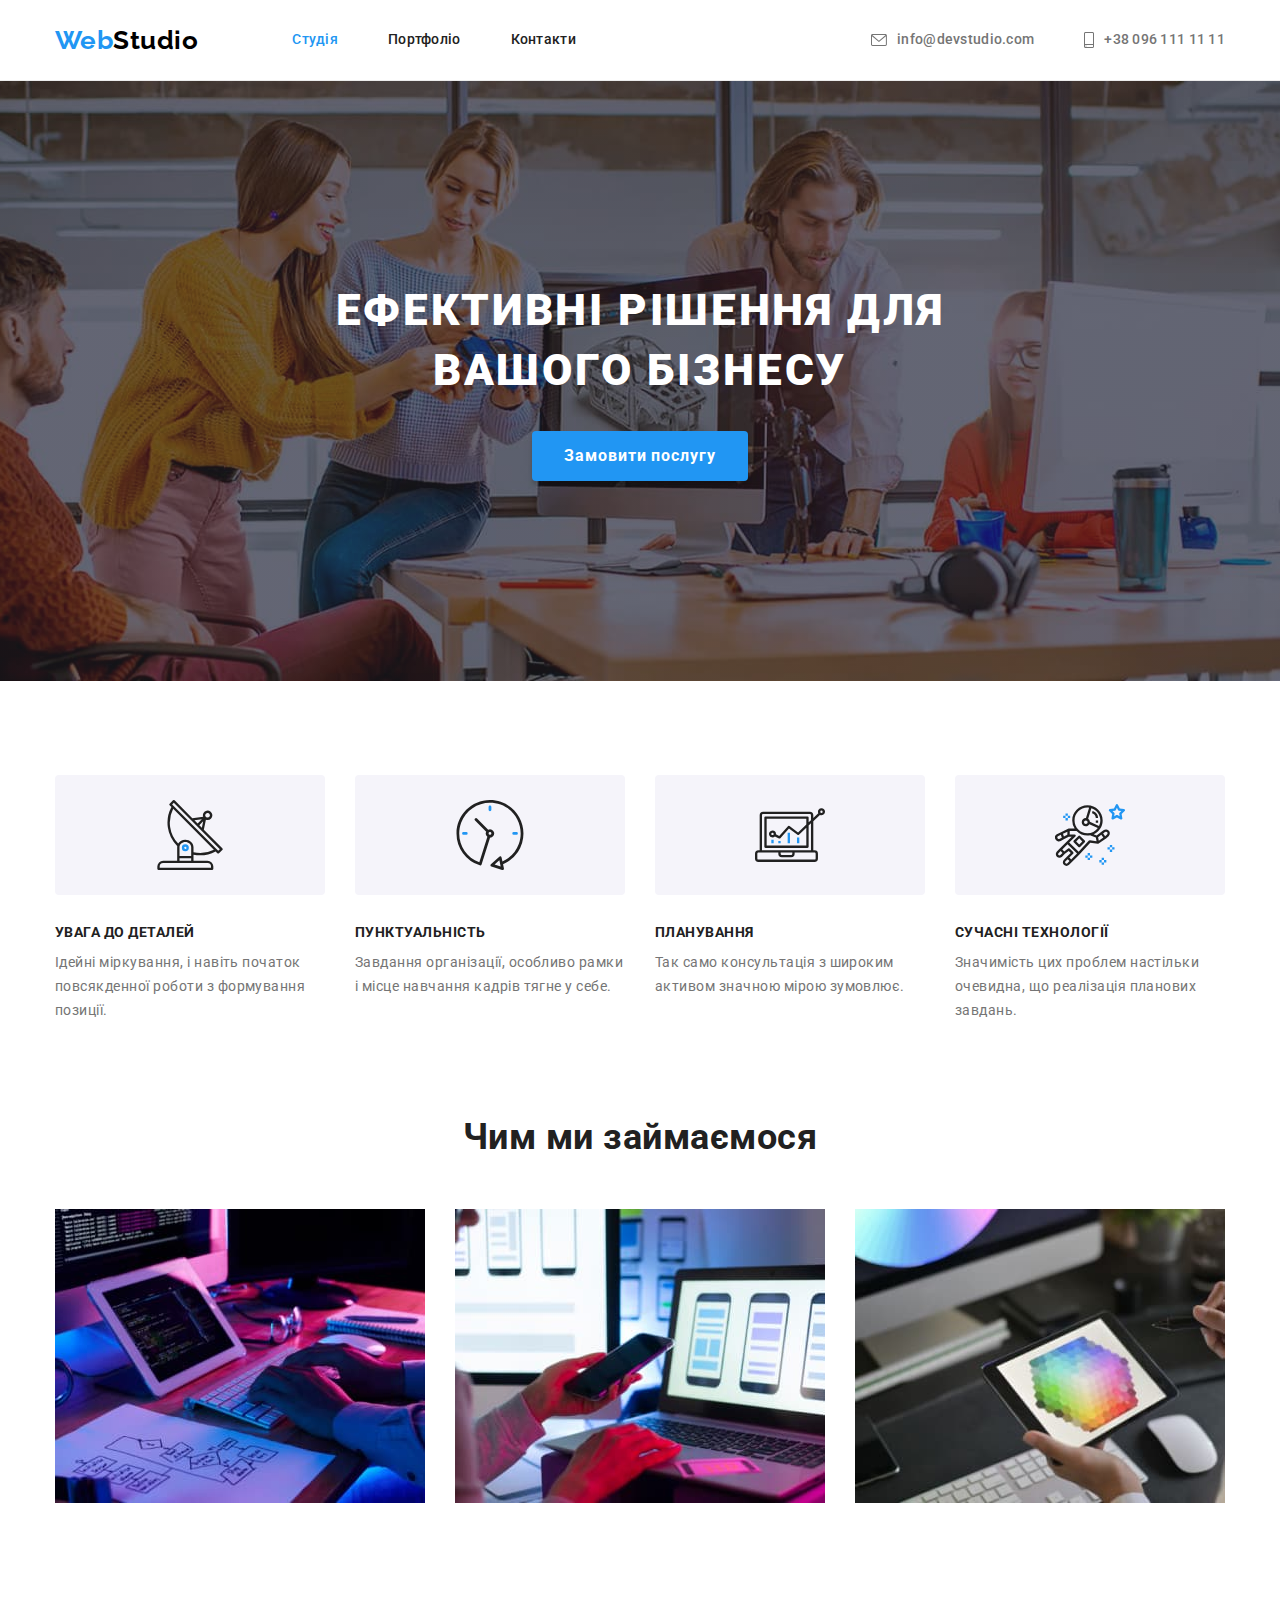
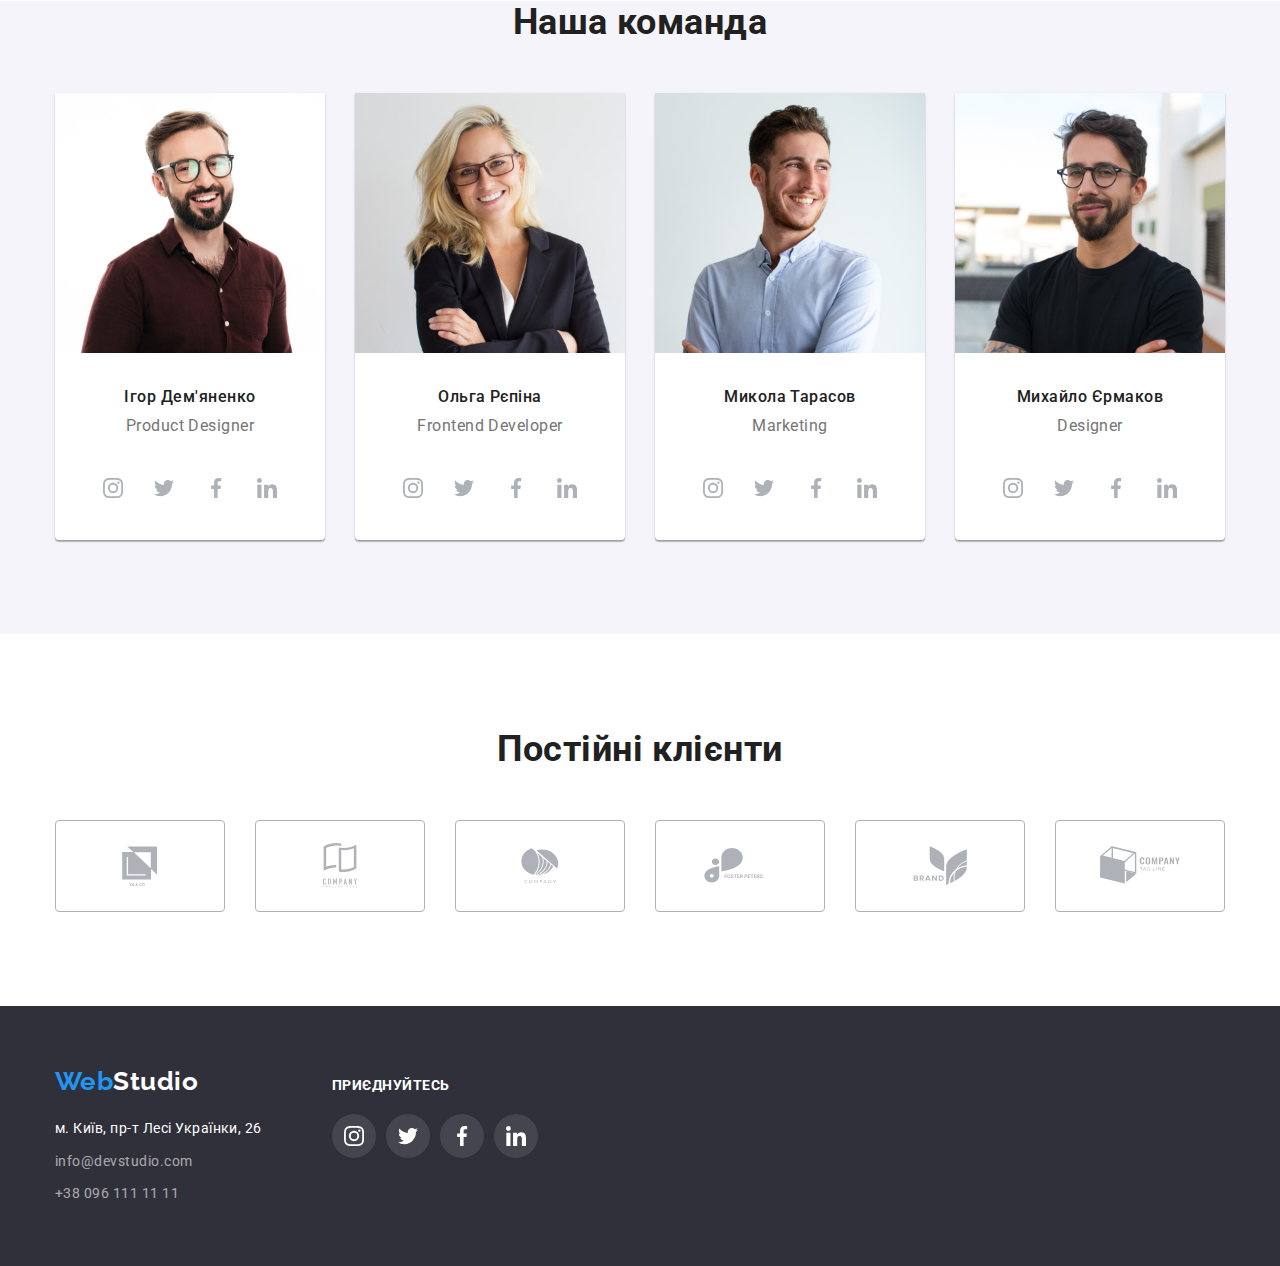
==== index.html @ 2c6e6bc4 "Initial commit" ====
<!DOCTYPE html>
<html lang="uk">

<head>
  <meta charset="UTF-8" />
  <meta http-equiv="X-UA-Compatible" content="IE=edge" />
  <meta name="viewport" content="width=device-width, initial-scale=1.0" />
  <title>WebStudio</title>
  <link rel="stylesheet"
    href="https://cdnjs.cloudflare.com/ajax/libs/modern-normalize/1.1.0/modern-normalize.min.css" />
  <link rel="preconnect" href="https://fonts.googleapis.com" />
  <link rel="preconnect" href="https://fonts.gstatic.com" crossorigin />
  <link href="https://fonts.googleapis.com/css2?family=Raleway:wght@700&family=Roboto:wght@400;500;700;900&display=swap"
    rel="stylesheet" />
  <link rel="stylesheet" href="https://cdnjs.cloudflare.com/ajax/libs/modern-normalize/1.1.0/modern-normalize.css" />
  <link rel="stylesheet" href="./css/styles.css" />
</head>

<body>
  <header class="header">
    <div class="container">
      <div class="header_thumb">
        <a href="www.webstudio.com" class="logo"><span class="logo-web">Web</span>Studio</a>
        <nav class="site-nav">
          <ul class="site-nav_list">
            <li class="site-nav_item">
              <a href="./index.html" class="site-nav_link current">Студія</a>
            </li>
            <li class="site-nav_item">
              <a href="./portfolio.html" class="site-nav_link">Портфоліо</a>
            </li>
            <li class="site-nav_item">
              <a href="#" class="site-nav_link">Контакти</a>
            </li>
          </ul>
        </nav>
        <ul class="contacts-nav">
          <li class="contacts-nav_item">
            <a href="mailto:info@devstudio.com" class="site-nav contact"><svg class="contacts-icon" width="16"
                height="12">
                <use href="./images/icons.svg#icon-envelope"></use>
              </svg>info@devstudio.com
            </a>
          </li>
          <li class="contacts-nav_item">
            <a href="tel:+380961111111" class="site-nav contact"><svg class="contacts-icon" width="10" height="16">
                <use href="./images/icons.svg#icon-smartphone"></use>
              </svg>+38 096 111 11 11</a>
          </li>
        </ul>
      </div>
    </div>
  </header>
  <main>
    <section class="hero hero-bg">
      <h1 class="hero-title">
        Ефективні рішення для<br />
        вашого бізнесу
      </h1>
      <button type="button" class="button primary order-button">
        Замовити послугу
      </button>
    </section>
    <section class="features section">
      <div class="container">
        <ul class="features-list">
          <li class="features-item">
            <div class="feature-label">
              <svg class="feature-icon" width="70" height="70">
                <use href="./images/icons.svg#icon-antenna"></use>
              </svg>
            </div>
            <h3 class="features-title">Увага до деталей</h3>
            <p class="features-article">
              Ідейні міркування, і навіть початок повсякденної роботи з
              формування позиції.
            </p>
          </li>
          <li class="features-item">
            <div class="feature-label">
              <svg class="feature-icon" width="70" height="70">
                <use href="./images/icons.svg#icon-clock"></use>
              </svg>
            </div>
            <h3 class="features-title">Пунктуальність</h3>
            <p class="features-article">
              Завдання організації, особливо рамки і місце навчання кадрів
              тягне у себе.
            </p>
          </li>
          <li class="features-item">
            <div class="feature-label">
              <svg class="feature-icon" width="70" height="70">
                <use href="./images/icons.svg#icon-diagram"></use>
              </svg>
            </div>
            <h3 class="features-title">Планування</h3>
            <p class="features-article">
              Так само консультація з широким активом значною мірою зумовлює.
            </p>
          </li>
          <li class="features-item">
            <div class="feature-label">
              <svg class="feature-icon" width="70" height="70">
                <use href="./images/icons.svg#icon-astronaut"></use>
              </svg>
            </div>
            <h3 class="features-title">Сучасні технології</h3>
            <p class="features-article">
              Значимість цих проблем настільки очевидна, що реалізація
              планових завдань.
            </p>
          </li>
        </ul>
      </div>
    </section>
    <section class="work section">
      <div class="container">
        <h2 class="center-title">Чим ми займаємося</h2>
        <ul class="work-list">
          <li class="work-list_item">
            <img src="./images/typing.jpg" width="370" alt="man is coding and looking at block diagram" />
          </li>
          <li class="work-list_item">
            <img src="./images/phone.jpg" width="370"
              alt="phone in hand and laptop with phone's design on it's screen" />
          </li>
          <li class="work-list_item">
            <img src="./images/tablet.jpg" width="370" alt="someone is choosing color on the tablet" />
          </li>
        </ul>
      </div>
    </section>
    <section class="team section">
      <div class="container">
        <h2 class="center-title">Наша команда</h2>
        <ul class="team-list">
          <li class="team-item">
            <img class="team-item_img" src="./images/demyanenko.jpg" width="270" alt="Igor Demyanenko" />
            <h3 class="members-name">Ігор Дем'яненко</h3>
            <p class="members-position">Product Designer</p>
            <ul class="social">
              <li class="social-items">
                <a class="social-link" href=""><svg class="social-icon" width="170" height="92">
                    <use href="./images/icons.svg#icon-instagram"></use>
                  </svg></a>
              </li>
              <li class="social-items">
                <a class="social-link" href=""><svg class="social-icon" width="170" height="92">
                    <use href="./images/icons.svg#icon-twitter"></use>
                  </svg></a>
              </li>
              <li class="social-items">
                <a class="social-link" href=""><svg class="social-icon" width="170" height="92">
                    <use href="./images/icons.svg#icon-facebook"></use>
                  </svg></a>
              </li>
              <li class="social-items">
                <a class="social-link" href=""><svg class="social-icon" width="170" height="92">
                    <use href="./images/icons.svg#icon-linkedin"></use>
                  </svg></a>
              </li>
            </ul>
          </li>
          <li class="team-item">
            <img class="team-item_img" src="./images/repina.jpg" width="270" alt="Olga Repina" />
            <h3 class="members-name">Ольга Рєпіна</h3>
            <p class="members-position">Frontend Developer</p>
            <ul class="social">
              <li class="social-items">
                <a class="social-link" href="#"><svg class="social-icon" width="170" height="92">
                    <use href="./images/icons.svg#icon-instagram"></use>
                  </svg></a>
              </li>
              <li class="social-items">
                <a class="social-link" href="#"><svg class="social-icon" width="170" height="92">
                    <use href="./images/icons.svg#icon-twitter"></use>
                  </svg></a>
              </li>
              <li class="social-items">
                <a class="social-link" href="#"><svg class="social-icon" width="170" height="92">
                    <use href="./images/icons.svg#icon-facebook"></use>
                  </svg></a>
              </li>
              <li class="social-items">
                <a class="social-link" href="#"><svg class="social-icon" width="170" height="92">
                    <use href="./images/icons.svg#icon-linkedin"></use>
                  </svg></a>
              </li>
            </ul>
          </li>
          <li class="team-item">
            <img class="team-item_img" src="./images/tarasov.jpg" width="270" alt="Mykola Tarasov" />
            <h3 class="members-name">Микола Тарасов</h3>
            <p class="members-position">Marketing</p>
            <ul class="social">
              <li class="social-items">
                <a class="social-link" href="#"><svg class="social-icon" width="170" height="92">
                    <use href="./images/icons.svg#icon-instagram"></use>
                  </svg></a>
              </li>
              <li class="social-items">
                <a class="social-link" href="#"><svg class="social-icon" width="170" height="92">
                    <use href="./images/icons.svg#icon-twitter"></use>
                  </svg></a>
              </li>
              <li class="social-items">
                <a class="social-link" href="#"><svg class="social-icon" width="170" height="92">
                    <use href="./images/icons.svg#icon-facebook"></use>
                  </svg></a>
              </li>
              <li class="social-items">
                <a class="social-link" href="#"><svg class="social-icon" width="170" height="92">
                    <use href="./images/icons.svg#icon-linkedin"></use>
                  </svg></a>
              </li>
            </ul>
          </li>

          <li class="team-item">
            <img class="team-item_img" src="./images/ermakov.jpg" width="270" alt="Myhailo Ermakov" />
            <h3 class="members-name">Михайло Єрмаков</h3>
            <p class="members-position">Designer</p>
            <ul class="social">
              <li class="social-items">
                <a class="social-link" href="#"><svg class="social-icon" width="170" height="92">
                    <use href="./images/icons.svg#icon-instagram"></use>
                  </svg></a>
              </li>
              <li class="social-items">
                <a class="social-link" href="#"><svg class="social-icon" width="170" height="92">
                    <use href="./images/icons.svg#icon-twitter"></use>
                  </svg></a>
              </li>
              <li class="social-items">
                <a class="social-link" href="#"><svg class="social-icon" width="170" height="92">
                    <use href="./images/icons.svg#icon-facebook"></use>
                  </svg></a>
              </li>
              <li class="social-items">
                <a class="social-link" href="#"><svg class="social-icon" width="170" height="92">
                    <use href="./images/icons.svg#icon-linkedin"></use>
                  </svg></a>
              </li>
            </ul>
          </li>
        </ul>
      </div>
    </section>
    <section class="section">
      <div class="container">
        <h2 class="center-title">Постійні клієнти</h2>
        <ul class="clients-list">
          <li>
            <a class="clients-link" href="#"><svg class="clients-icon" width="170" height="92">
                <use href="./images/icons.svg#icon-yaco"></use>
              </svg>
            </a>
          </li>
          <li>
            <a class="clients-link" href="#"><svg class="clients-icon" width="170" height="92">
                <use href="./images/icons.svg#icon-cotagline"></use>
              </svg>
            </a>
          </li>
          <li>
            <a class="clients-link" href="#"><svg class="clients-icon" width="170" height="92">
                <use href="./images/icons.svg#icon-company"></use>
              </svg>
            </a>
          </li>
          <li>
            <a class="clients-link" href="#"><svg class="clients-icon" width="170" height="92">
                <use href="./images/icons.svg#icon-foster"></use>
              </svg>
            </a>
          </li>
          <li>
            <a class="clients-link" href="#"><svg class="clients-icon" width="170" height="92">
                <use href="./images/icons.svg#icon-brand"></use>
              </svg>
            </a>
          </li>
          <li>
            <a class="clients-link" href="#"><svg class="clients-icon" width="170" height="92">
                <use href="./images/icons.svg#icon-tagline"></use>
              </svg>
            </a>
          </li>
        </ul>
      </div>
    </section>
  </main>
  <footer class="footer">
    <div class="container footer-container">
      <div class="footer-thumb">
        <a class="footer-logo logo" href="www.webstudio.com"><span class="logo-web">Web</span>Studio</a>
        <address class="address">
          м. Київ, пр-т Лесі Українки, 26
          <a href="mailto:info@devstudio.com" class="contact-footer">info@devstudio.com</a>
          <a href="tel:+380961111111" class="contact-footer">+38 096 111 11 11</a>
        </address>
      </div>
      <div class="join">
        <h3 class="join-title features-title">приєднуйтесь</h3>
        <ul class="join-list">
          <li class="join-item">
            <a class="join-link" href="#"><svg class="join-icon" width="20" height="20">
                <use href="./images/icons.svg#icon-instagram"></use>
              </svg></a>
          </li>
          <li class="join-item">
            <a class="join-link" href="#"><svg class="join-icon" width="20" height="20">
                <use href="./images/icons.svg#icon-twitter"></use>
              </svg></a>
          </li>
          <li class="join-item">
            <a class="join-link" href="#"><svg class="join-icon" width="20" height="20">
                <use href="./images/icons.svg#icon-facebook"></use>
              </svg></a>
          </li>
          <li class="join-item">
            <a class="join-link" href="#"><svg class="join-icon" width="20" height="20">
                <use href="./images/icons.svg#icon-linkedin"></use>
              </svg></a>
          </li>
        </ul>
      </div>
    </div>
  </footer>
</body>

</html>
---- css/styles.css ----
/* MAIN PAGE */
:root {
  --primary-color: #212121;
  --secondary-color: #757575;
  --blue-elements: #2196f3;
  --white-elements: #ffffff;
  --secondary-background: #2f303a;
  --team-background-color: #f5f4fa;
  --address-links-color: rgba(255, 255, 255, 0.6);
  --background-portfolio-frames: #f5f5f5;
  --black-elements: #000000;
}
body {
  color: var(--primary-color);
  font-family: Roboto, sans-serif;
  letter-spacing: 0.03em;
  background-color: var(--white-elements);
}
h1,
h2,
h3,
h4,
h5,
h6,
p,
a {
  margin: 0;
  padding: 0;
  border: none;
  text-decoration: none;
}

ul {
  margin: 0;
  padding: 0;
  list-style: none;
}
img {
  margin: 0;
  padding: 0;
}
button {
  margin: 0;
  padding: 0;
  border: none;
}
.section {
  padding-top: 94px;
  padding-bottom: 94px;
}
.header {
  border-bottom: 1px solid #ececec;
  margin-bottom: 0;
}
.container {
  width: 1200px;
  margin: 0 auto;
  padding-left: 15px;
  padding-right: 15px;
}
.header_thumb {
  display: flex;
  align-items: center;
}
/* Logo */
.logo {
  color: var(--black-elements);
  font-family: Raleway, cursive;
  font-weight: 700;
  font-size: 26px;
  line-height: 1.19;
  text-decoration: none;
}
.logo-web {
  color: var(--blue-elements);
}
/* Site nav */

.site-nav {
  font-weight: 500;
  font-size: 14px;
  line-height: 1.14;
  letter-spacing: 0.02em;
  text-decoration: none;
}
.site-nav_list {
  margin-left: 94px;
  display: flex;
}
.site-nav_item:not(:last-child) {
  margin-right: 50px;
}
.site-nav_link {
  display: block;
  padding-top: 32px;
  padding-bottom: 32px;
  color: var(--primary-color);
  text-decoration: none;
}
.site-nav_link:hover,
.site-nav_link:focus {
  color: var(--blue-elements);
}
.site-nav_link.current {
  color: var(--blue-elements);
}
/* Contacts */
.contact {
  display: flex;
  align-items: center;
  color: var(--secondary-color);
}
.contacts-nav {
  display: flex;
  margin-left: auto;
}
.contacts-nav_item:not(:last-child) {
  margin-right: 50px;
}
.contacts-nav .contact:hover,
.contacts-nav .contact:focus {
  color: var(--blue-elements);
}
.contacts-icon {
  margin-right: 10px;
  fill: currentColor;
}

/* Hero */
.hero {
  margin-right: auto;
  margin-left: auto;
  padding-top: 200px;
  padding-bottom: 200px;
  text-align: center;
  color: var(--white-elements);
}
.hero-bg {
  max-width: 1600px;
  background-repeat: no-repeat;
  background-position: center;
  background-size: cover;

  background-image: linear-gradient(
      rgba(47, 48, 58, 0.4),
      rgba(47, 48, 58, 0.4)
    ),
    url("../images/hero.jpg");
  background-color: var(--secondary-background);
}
.hero .hero-title {
  font-weight: 900;
  font-size: 44px;
  line-height: 1.36;
  text-align: center;
  letter-spacing: 0.06em;
  text-transform: uppercase;
}
.hero-title {
  margin-bottom: 30px;
}

/* Features */
.features-list {
  display: flex;
  flex-wrap: wrap;
  list-style: none;
}
.features-item {
  width: 270px;
}
.features-item:not(:last-child) {
  margin-right: 30px;
}
.feature-label {
  display: flex;
  justify-content: center;
  align-items: center;
  margin-bottom: 30px;
  height: 120px;
  background: #f5f4fa;
  border-radius: 4px;
}
.features-title {
  margin-bottom: 10px;
  font-weight: 700;
  font-size: 14px;
  line-height: 1.14;
  text-transform: uppercase;
}
.features-article {
  color: var(--secondary-color);
  font-size: 14px;
  line-height: 1.71;
}
.center-title {
  margin-bottom: 50px;
  font-weight: 700;
  font-size: 36px;
  line-height: 1.17;
  text-align: center;
}
/* Work */
.work {
  padding-top: 0;
}
.work-list {
  display: flex;
  list-style: none;
}
.work-list_item:not(:last-child) {
  margin-right: 30px;
}
/* Team */
.team {
  padding-top: 0;
  background-color: var(--team-background-color);
}
.team-list {
  display: flex;
  list-style: none;
}
.team-item {
  background-color: var(--white-elements);
  box-shadow: 0px 1px 3px rgba(0, 0, 0, 0.12), 0px 1px 1px rgba(0, 0, 0, 0.14),
    0px 2px 1px rgba(0, 0, 0, 0.2);
  border-radius: 0px 0px 4px 4px;
}
.team-item_img {
  margin-bottom: 30px;
}
.team-item:not(:last-child) {
  margin-right: 30px;
}
.members-name {
  margin-bottom: 10px;
  font-weight: 500;
  font-size: 16px;
  line-height: 1.19;
  text-align: center;
}
.members-position {
  margin-bottom: 30px;
  color: var(--secondary-color);
  font-size: 16px;
  line-height: 1.19;
  text-align: center;
}
.social {
  margin-top: 0;
  margin-bottom: 30px;
  margin-left: auto;
  margin-right: auto;
  display: flex;
  justify-content: space-around;
  align-items: center;
  width: 206px;
  height: 44px;
}
.social-icon {
  width: 20px;
  height: 20px;
  margin: 0;
  padding: 0;
  fill: currentColor;
}
.social-items {
  width: 44px;
  height: 44px;
}

.social-link {
  display: flex;
  justify-content: center;
  align-items: center;
  width: 100%;
  height: 100%;
  border-radius: 50%;
  color: #afb1b8;
  background-color: transparent;
}
.social-link:hover,
.social-link:focus {
  border-color: transparent;
  background-color: var(--blue-elements);
  color: var(--white-elements);
  outline: transparent;
}
.clients-list {
  display: flex;
  gap: 30px;
}
.clients-link {
  display: flex;
  justify-content: center;
  align-items: center;
  color: #afb1b8;
}
.clients-icon {
  border: 1px solid #afb1b8;
  border-radius: 4px;
  fill: currentColor;
}

.clients-link:hover .clients-icon,
.clients-link:focus .clients-icon {
  color: var(--blue-elements);
  border: 1px solid var(--blue-elements);
}
.footer {
  max-width: 1600px;
  margin-right: auto;
  margin-left: auto;
  padding: 60px 0;
  background-color: var(--secondary-background);
}
.footer-container {
  display: flex;
  align-items: baseline;
}
.footer .logo {
  color: var(--white-elements);
}
.footer-logo {
  display: block;
  margin-right: 0;

  margin-bottom: 20px;
}
.address {
  display: block;
  color: var(--white-elements);
  font-style: normal;
  font-size: 14px;
  line-height: 1.71;
}
.contact-footer {
  margin-top: 9px;
  display: block;
}
.address .contact-footer {
  color: var(--address-links-color);
  text-decoration: none;
}
.address .contact-footer:hover,
.address .contact-footer:focus {
  color: var(--blue-elements);
}
.join {
  margin-left: 70px;
}
.join-title {
  color: var(--white-elements);
}
.join-list {
  display: flex;
  margin-top: 20px;
  gap: 10px;
}
.join-item {
  width: 44px;
  height: 44px;
}
.join-icon {
  fill: var(--white-elements);
}
.join-link {
  display: flex;
  justify-content: center;
  align-items: center;
  width: 100%;
  height: 100%;
  border-radius: 50%;
  background-color: rgba(255, 255, 255, 0.1);
}
.join-link:hover,
.join-link:focus {
  background-color: var(--blue-elements);
  outline: transparent;
}
/* Buttons */
.button {
  background-color: var(--blue-elements);
}
.button.primary {
  color: var(--white-elements);
}
.button.secondary {
  font-family: inherit;
  font-weight: 500;
  font-size: 16px;
  line-height: 1.44;

  background-color: var(--team-background-color);

  cursor: pointer;
}
.order-button {
  padding: 10px 32px;
  font-family: inherit;
  font-weight: 700;
  font-size: 16px;
  line-height: 1.88;
  text-align: center;
  letter-spacing: 0.06em;
  box-shadow: 0px 4px 4px rgba(0, 0, 0, 0.15);
  border-radius: 4px;
  border: 0;

  cursor: pointer;
}
.buttons-list {
  display: flex;
  margin: 0 auto;
  justify-content: center;
  padding-bottom: 50px;
  list-style: none;
  gap: 8px;
}
.portfolio_btn {
  display: flex;
  border: none;
  padding: 6px 20px;
  border-radius: 4px;
}

.buttons-list .button.secondary:hover,
.buttons-list .button.secondary:focus {
  color: var(--white-elements);
  box-shadow: 0px 3px 1px rgba(0, 0, 0, 0.1), 0px 1px 2px rgba(0, 0, 0, 0.08),
    0px 2px 2px rgba(0, 0, 0, 0.12);
  background-color: var(--blue-elements);
  outline: transparent;
}

/* PORTFOLIO */

.projects {
  display: flex;
  gap: 30px;
  flex-wrap: wrap;
  list-style: none;
}
.projects-list {
  display: block;
  width: 370px;
}
.projects-link:hover,
.projects-link:focus {
  box-shadow: 0px 1px 1px rgba(0, 0, 0, 0.12), 0px 4px 4px rgba(0, 0, 0, 0.06),
    1px 4px 6px rgba(0, 0, 0, 0.16);
}
.projects-link {
  display: block;
  text-decoration: none;
}
.projects-link_img {
  display: block;
}
.projects-list_text {
  padding: 20px 24px;
  border: 1px solid #eeeeee;
  border-top: none;
}
.projects-title {
  margin-bottom: 4px;
  color: var(--primary-color);
  font-weight: 700;
  font-size: 18px;
  line-height: 2;
  text-decoration: none;
  letter-spacing: 0.06em;
}
.projects-type {
  color: var(--secondary-color);
  font-weight: 400;
  font-size: 16px;
  line-height: 1.88;
}
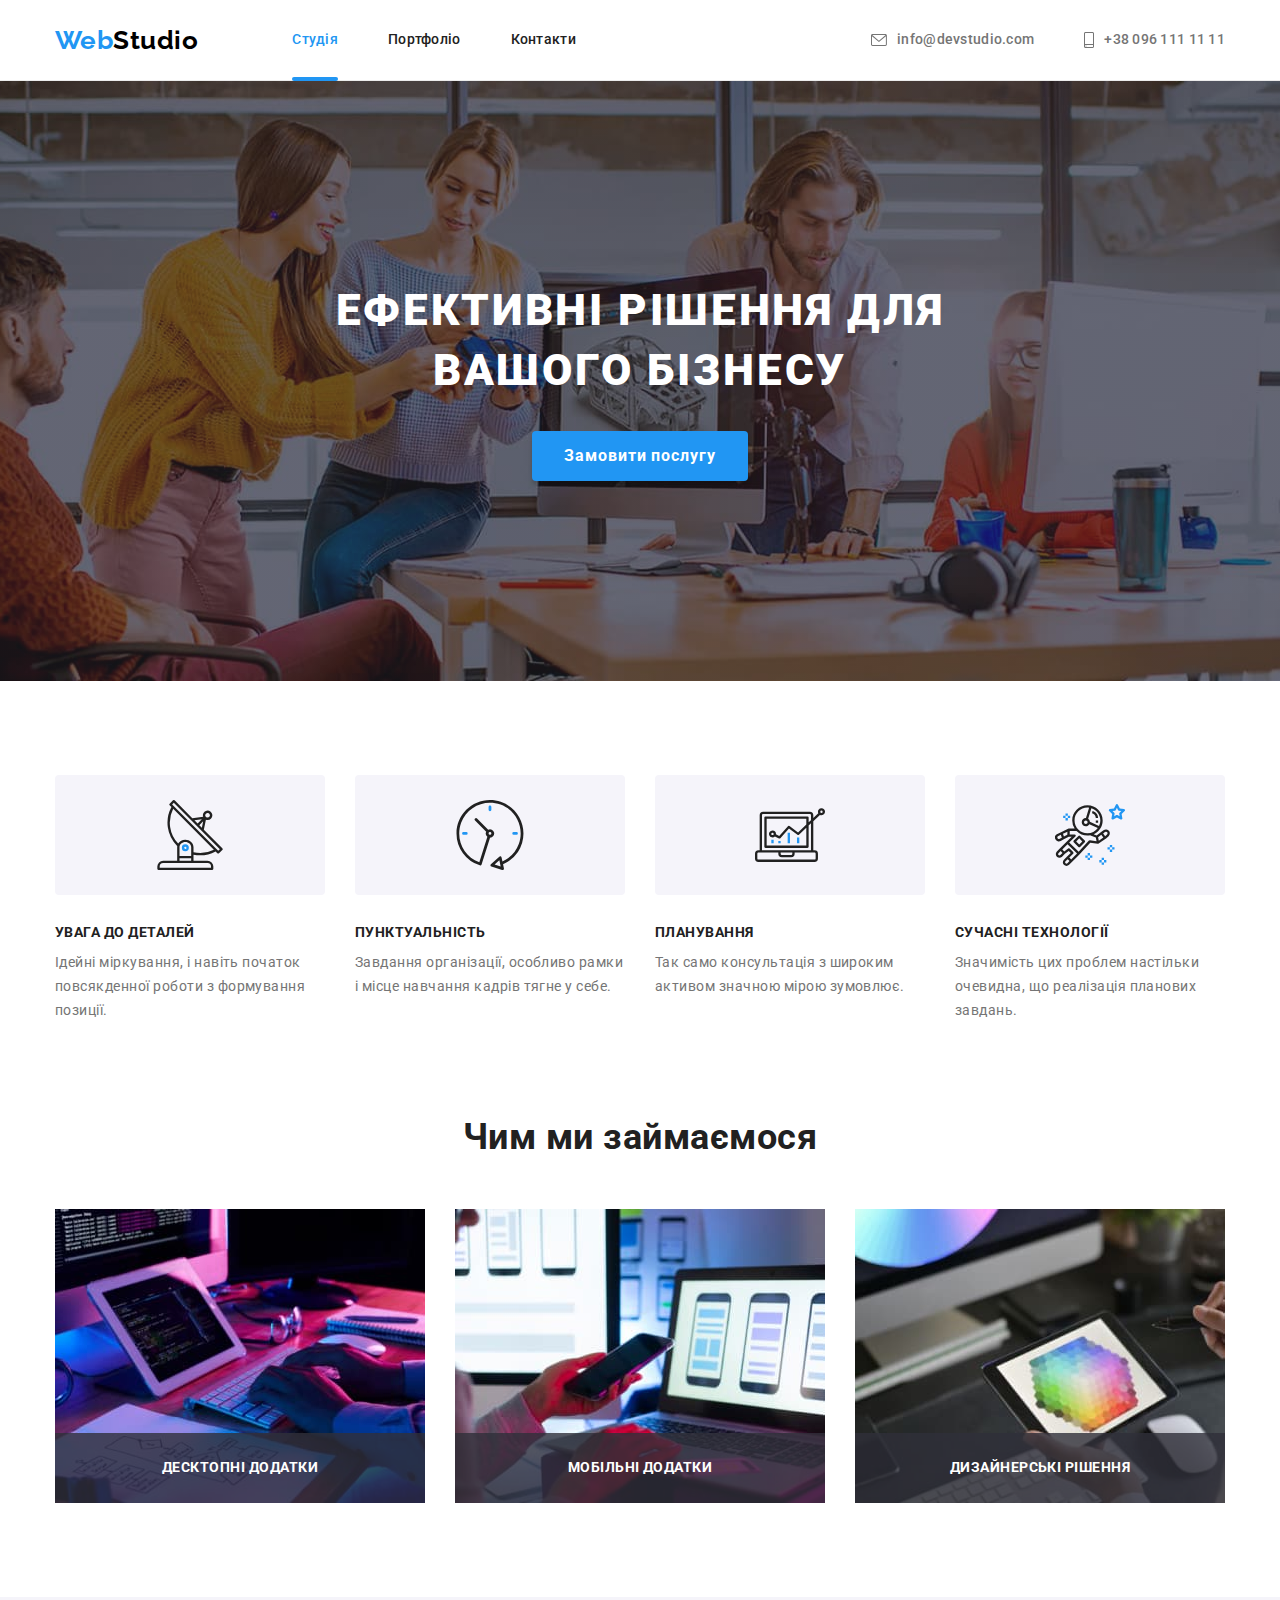
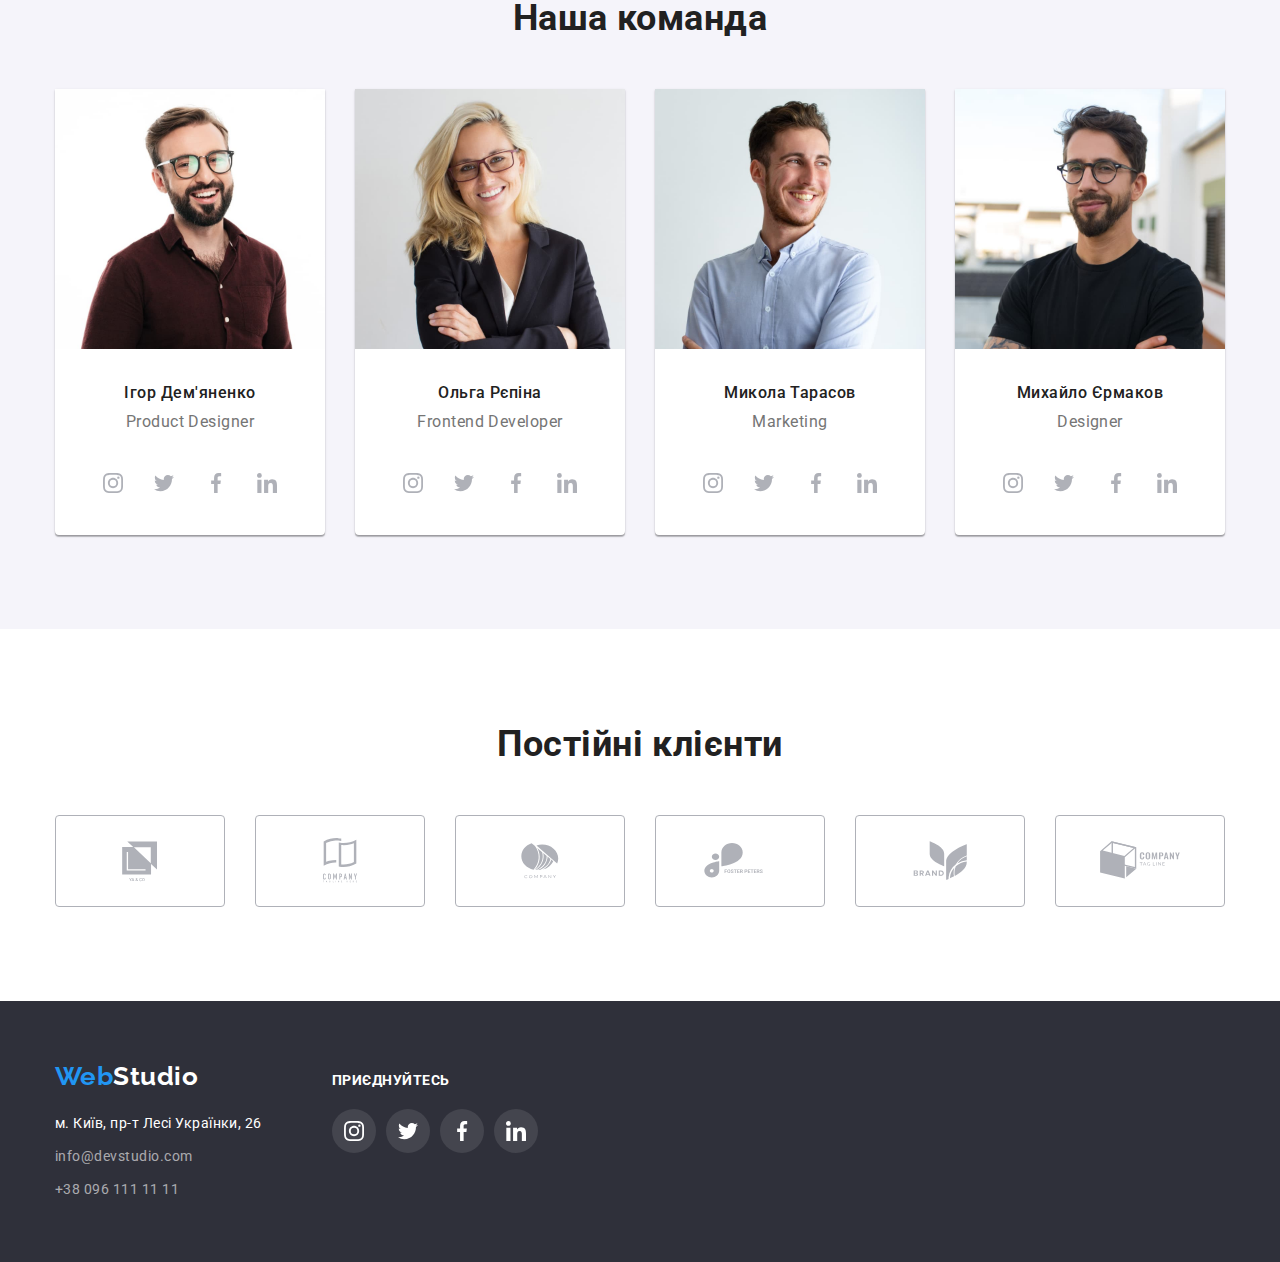
==== commit 557a67cf: "add animation" ====
--- a/index.html
+++ b/index.html
@@ -57,7 +57,7 @@
         Ефективні рішення для<br />
         вашого бізнесу
       </h1>
-      <button type="button" class="button primary order-button">
+      <button type="button" data-modal-open class="button primary order-button">
         Замовити послугу
       </button>
     </section>
@@ -119,14 +119,25 @@
         <h2 class="center-title">Чим ми займаємося</h2>
         <ul class="work-list">
           <li class="work-list_item">
-            <img src="./images/typing.jpg" width="370" alt="man is coding and looking at block diagram" />
+            <div class="work-name_thumb">
+              <img class="work-img" src="./images/typing.jpg" width="370"
+                alt="man is coding and looking at block diagram" />
+              <h3 class="work-title features-title">Десктопні додатки</h3>
+            </div>
           </li>
           <li class="work-list_item">
-            <img src="./images/phone.jpg" width="370"
-              alt="phone in hand and laptop with phone's design on it's screen" />
+            <div class="work-name_thumb">
+              <img class="work-img" src="./images/phone.jpg" width="370"
+                alt="phone in hand and laptop with phone's design on it's screen" />
+              <h3 class="work-title features-title">Мобільні додатки</h3>
+            </div>
           </li>
           <li class="work-list_item">
-            <img src="./images/tablet.jpg" width="370" alt="someone is choosing color on the tablet" />
+            <div class="work-name_thumb">
+              <img class="work-img" src="./images/tablet.jpg" width="370"
+                alt="someone is choosing color on the tablet" />
+              <h3 class="work-title features-title">Дизайнерські рішення</h3>
+            </div>
           </li>
         </ul>
       </div>
@@ -328,6 +339,16 @@
       </div>
     </div>
   </footer>
+  <div class="backdrop is-hidden" data-modal>
+    <div class="modal">
+      <button class="modal-close" data-modal-close>
+        <svg svg class="modal-icon" width="18" height="18">
+          <use href="./images/icons.svg#icon-closeblack"></use>
+        </svg>
+      </button>
+    </div>
+  </div>
+  <script src="./js/modal.js"></script>
 </body>
 
 </html>--- a/css/styles.css
+++ b/css/styles.css
@@ -92,16 +92,29 @@
 }
 .site-nav_link {
   display: block;
+  position: relative;
   padding-top: 32px;
   padding-bottom: 32px;
   color: var(--primary-color);
   text-decoration: none;
 }
+.site-nav_link.current {
+  color: var(--blue-elements);
+}
+.site-nav_link.current::after {
+  content: "";
+  display: block;
+  position: absolute;
+  bottom: -1px;
+  left: 0;
+  width: 100%;
+  height: 4px;
+
+  background: var(--blue-elements);
+  border-radius: 2px;
+}
 .site-nav_link:hover,
 .site-nav_link:focus {
-  color: var(--blue-elements);
-}
-.site-nav_link.current {
   color: var(--blue-elements);
 }
 /* Contacts */
@@ -211,6 +224,25 @@
 .work-list_item:not(:last-child) {
   margin-right: 30px;
 }
+.work-img {
+  display: block;
+}
+.work-name_thumb {
+  position: relative;
+}
+.work-title {
+  position: absolute;
+  bottom: 0;
+  left: 0;
+  text-align: center;
+  margin-bottom: 0;
+  padding-top: 27px;
+  padding-bottom: 27px;
+  width: 100%;
+  color: var(--white-elements);
+  background: rgba(47, 48, 58, 0.8);
+}
+
 /* Team */
 .team {
   padding-top: 0;
@@ -442,6 +474,7 @@
   list-style: none;
 }
 .projects-list {
+  position: relative;
   display: block;
   width: 370px;
 }
@@ -454,8 +487,32 @@
   display: block;
   text-decoration: none;
 }
+.projects-link:hover .projects-overflow,
+.projects-link:focus .projects-overflow {
+  transform: translateY(0);
+}
+.projects-img {
+  position: relative;
+  overflow: hidden;
+}
 .projects-link_img {
   display: block;
+}
+.projects-overflow {
+  position: absolute;
+  top: 0;
+  left: 0;
+  width: 100%;
+  height: 100%;
+  padding: 63px 24px;
+  transform: translateY(101%);
+  transition: transform 250ms cubic-bezier(0.4, 0, 0.2, 1);
+  font-weight: 400;
+  font-size: 18px;
+  line-height: 1.55;
+  letter-spacing: 0.03em;
+  color: var(--white-elements);
+  background-color: rgba(33, 150, 243, 0.9);
 }
 .projects-list_text {
   padding: 20px 24px;
@@ -477,3 +534,44 @@
   font-size: 16px;
   line-height: 1.88;
 }
+.backdrop {
+  position: fixed;
+  left: 0;
+  top: 0;
+  width: 100%;
+  height: 100%;
+  background: rgba(0, 0, 0, 0.2);
+  opacity: 1;
+  transition: visibility 250ms ease, opacity 250ms ease;
+}
+.is-hidden.backdrop {
+  visibility: hidden;
+  pointer-events: none;
+  opacity: 0;
+}
+.modal {
+  position: absolute;
+  left: 50%;
+  top: 50%;
+  transform: translate(-50%, -50%);
+  width: 528px;
+  height: 581px;
+  background: #ffffff;
+  box-shadow: 0px 1px 3px rgba(0, 0, 0, 0.12), 0px 1px 1px rgba(0, 0, 0, 0.14),
+    0px 2px 1px rgba(0, 0, 0, 0.2);
+  border-radius: 4px;
+}
+.modal-close {
+  position: absolute;
+  top: 8px;
+  right: 8px;
+  width: 30px;
+  height: 30px;
+  border-radius: 50%;
+  padding: 0;
+  background-color: transparent;
+  display: flex;
+  align-items: center;
+  justify-content: center;
+  border: 1px solid rgba(0, 0, 0, 0.1);
+}
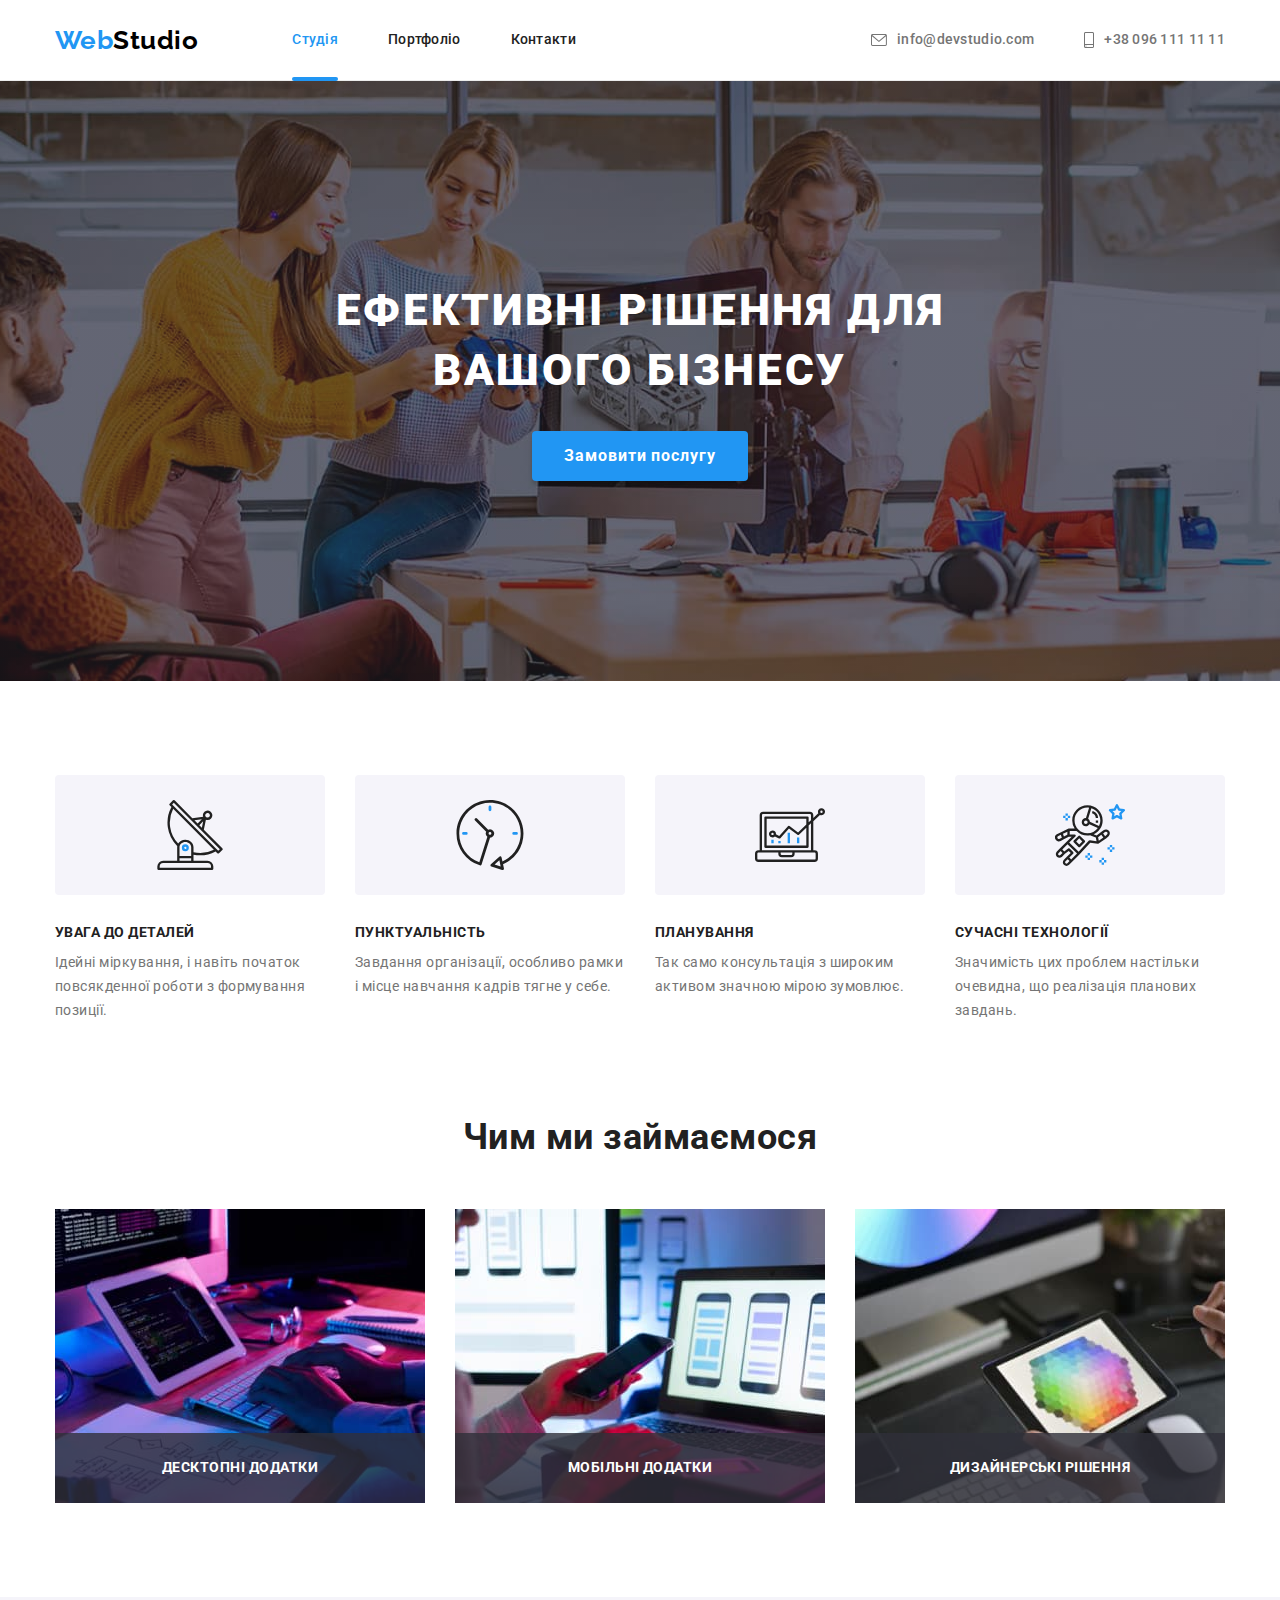
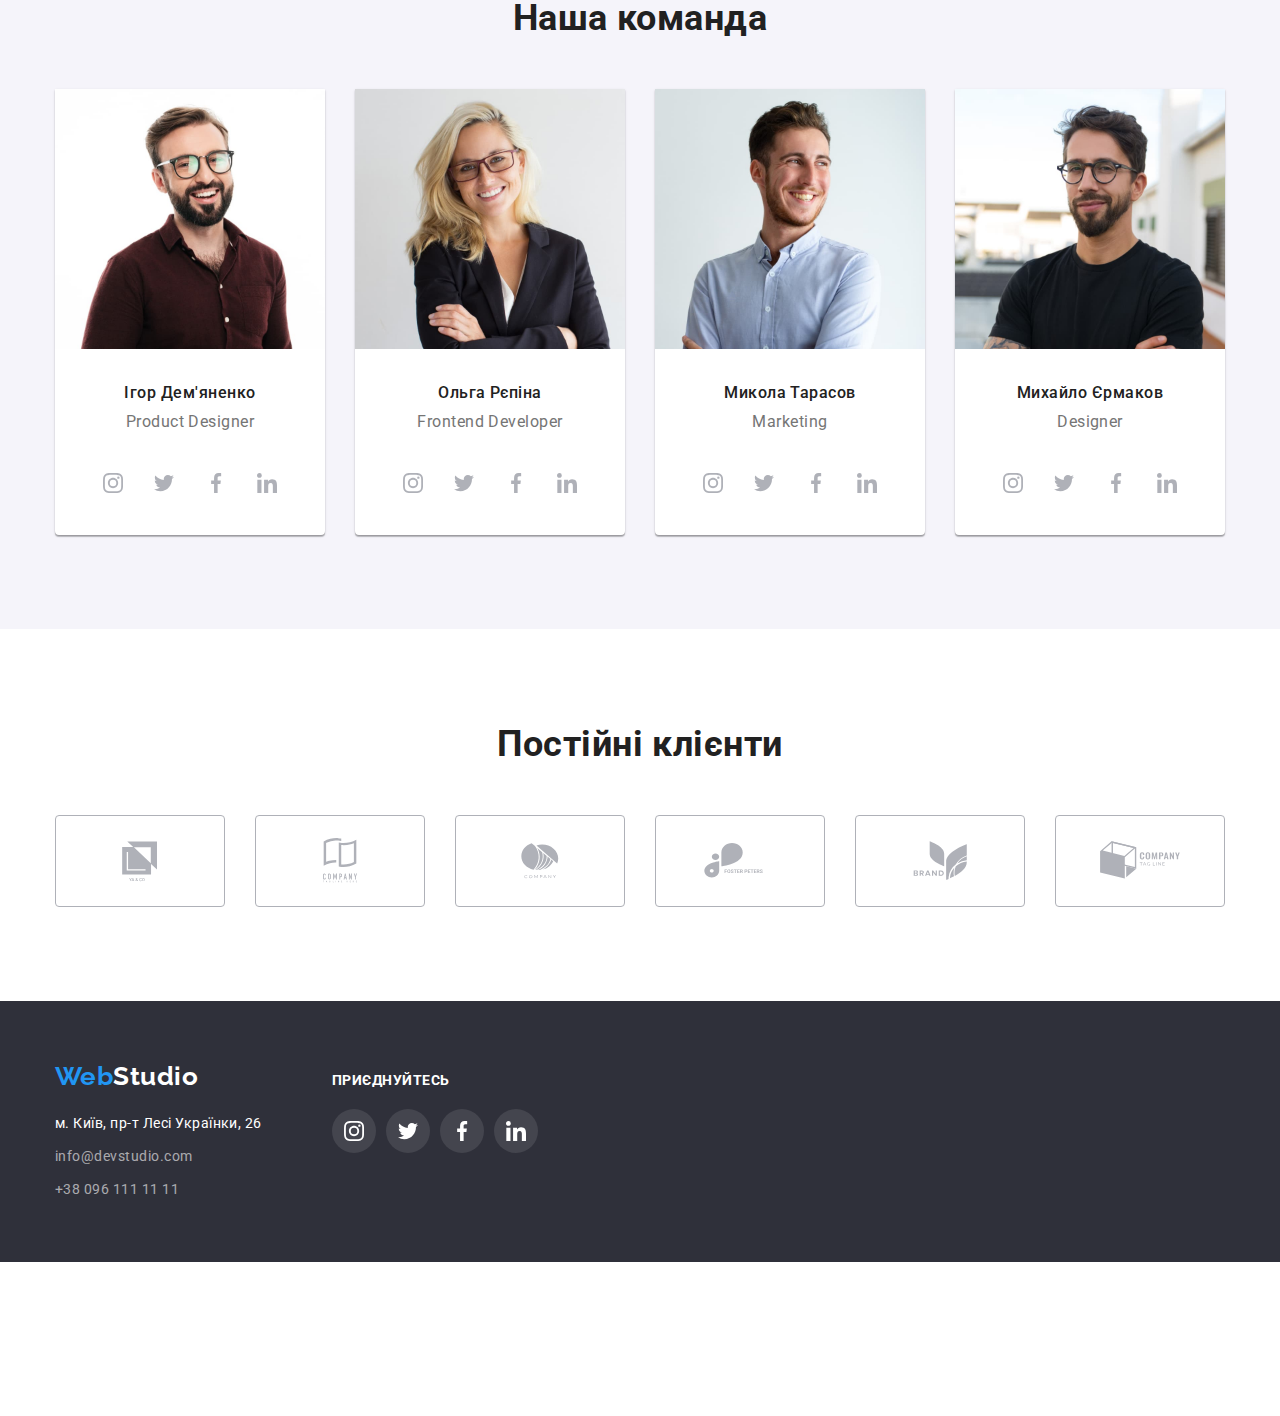
==== commit 6da725f8: "final version" ====
--- a/index.html
+++ b/index.html
@@ -20,7 +20,7 @@
   <header class="header">
     <div class="container">
       <div class="header_thumb">
-        <a href="www.webstudio.com" class="logo"><span class="logo-web">Web</span>Studio</a>
+        <a href="./index.html" class="logo"><span class="logo-web">Web</span>Studio</a>
         <nav class="site-nav">
           <ul class="site-nav_list">
             <li class="site-nav_item">
@@ -305,7 +305,7 @@
   <footer class="footer">
     <div class="container footer-container">
       <div class="footer-thumb">
-        <a class="footer-logo logo" href="www.webstudio.com"><span class="logo-web">Web</span>Studio</a>
+        <a class="footer-logo logo" href="./index.html"><span class="logo-web">Web</span>Studio</a>
         <address class="address">
           м. Київ, пр-т Лесі Українки, 26
           <a href="mailto:info@devstudio.com" class="contact-footer">info@devstudio.com</a>
@@ -350,5 +350,7 @@
   </div>
   <script src="./js/modal.js"></script>
 </body>
-
+<svg>
+  <use class="href"></use>
+</svg>
 </html>--- a/css/styles.css
+++ b/css/styles.css
@@ -116,6 +116,7 @@
 .site-nav_link:hover,
 .site-nav_link:focus {
   color: var(--blue-elements);
+  transition: color 250ms cubic-bezier(0.4, 0, 0.2, 1);
 }
 /* Contacts */
 .contact {
@@ -133,6 +134,7 @@
 .contacts-nav .contact:hover,
 .contacts-nav .contact:focus {
   color: var(--blue-elements);
+  transition: color 250ms cubic-bezier(0.4, 0, 0.2, 1);
 }
 .contacts-icon {
   margin-right: 10px;
@@ -317,6 +319,7 @@
   background-color: var(--blue-elements);
   color: var(--white-elements);
   outline: transparent;
+  transition: color 250ms cubic-bezier(0.4, 0, 0.2, 1), background-color 250ms cubic-bezier(0.4, 0, 0.2, 1), border-color 250ms cubic-bezier(0.4, 0, 0.2, 1);
 }
 .clients-list {
   display: flex;
@@ -338,9 +341,9 @@
 .clients-link:focus .clients-icon {
   color: var(--blue-elements);
   border: 1px solid var(--blue-elements);
+  transition: color 250ms cubic-bezier(0.4, 0, 0.2, 1), border 250ms cubic-bezier(0.4, 0, 0.2, 1);
 }
 .footer {
-  max-width: 1600px;
   margin-right: auto;
   margin-left: auto;
   padding: 60px 0;
@@ -377,6 +380,7 @@
 .address .contact-footer:hover,
 .address .contact-footer:focus {
   color: var(--blue-elements);
+  transition: color 250ms cubic-bezier(0.4, 0, 0.2, 1);
 }
 .join {
   margin-left: 70px;
@@ -409,6 +413,7 @@
 .join-link:focus {
   background-color: var(--blue-elements);
   outline: transparent;
+  transition: background-color 250ms cubic-bezier(0.4, 0, 0.2, 1);
 }
 /* Buttons */
 .button {
@@ -463,6 +468,7 @@
     0px 2px 2px rgba(0, 0, 0, 0.12);
   background-color: var(--blue-elements);
   outline: transparent;
+  transition: background-color 250ms cubic-bezier(0.4, 0, 0.2, 1), box-shadow 250ms cubic-bezier(0.4, 0, 0.2, 1), color 250ms cubic-bezier(0.4, 0, 0.2, 1);
 }
 
 /* PORTFOLIO */
@@ -482,6 +488,7 @@
 .projects-link:focus {
   box-shadow: 0px 1px 1px rgba(0, 0, 0, 0.12), 0px 4px 4px rgba(0, 0, 0, 0.06),
     1px 4px 6px rgba(0, 0, 0, 0.16);
+    transition: box-shadow 250ms cubic-bezier(0.4, 0, 0.2, 1);
 }
 .projects-link {
   display: block;
@@ -544,22 +551,30 @@
   opacity: 1;
   transition: visibility 250ms ease, opacity 250ms ease;
 }
-.is-hidden.backdrop {
+.is-hidden.backdrop{
+ 
   visibility: hidden;
   pointer-events: none;
   opacity: 0;
+  
 }
 .modal {
   position: absolute;
   left: 50%;
   top: 50%;
-  transform: translate(-50%, -50%);
+  transform: translate(-50%, -50%) scale(1);
+  transition: transform 250ms ease; 
   width: 528px;
   height: 581px;
   background: #ffffff;
   box-shadow: 0px 1px 3px rgba(0, 0, 0, 0.12), 0px 1px 1px rgba(0, 0, 0, 0.14),
     0px 2px 1px rgba(0, 0, 0, 0.2);
   border-radius: 4px;
+}
+.is-hidden.backdrop .modal{
+  transform: translate(-50%, -50%) scale(1.5); 
+
+ 
 }
 .modal-close {
   position: absolute;
@@ -574,4 +589,5 @@
   align-items: center;
   justify-content: center;
   border: 1px solid rgba(0, 0, 0, 0.1);
-}
+  cursor: pointer;
+}
